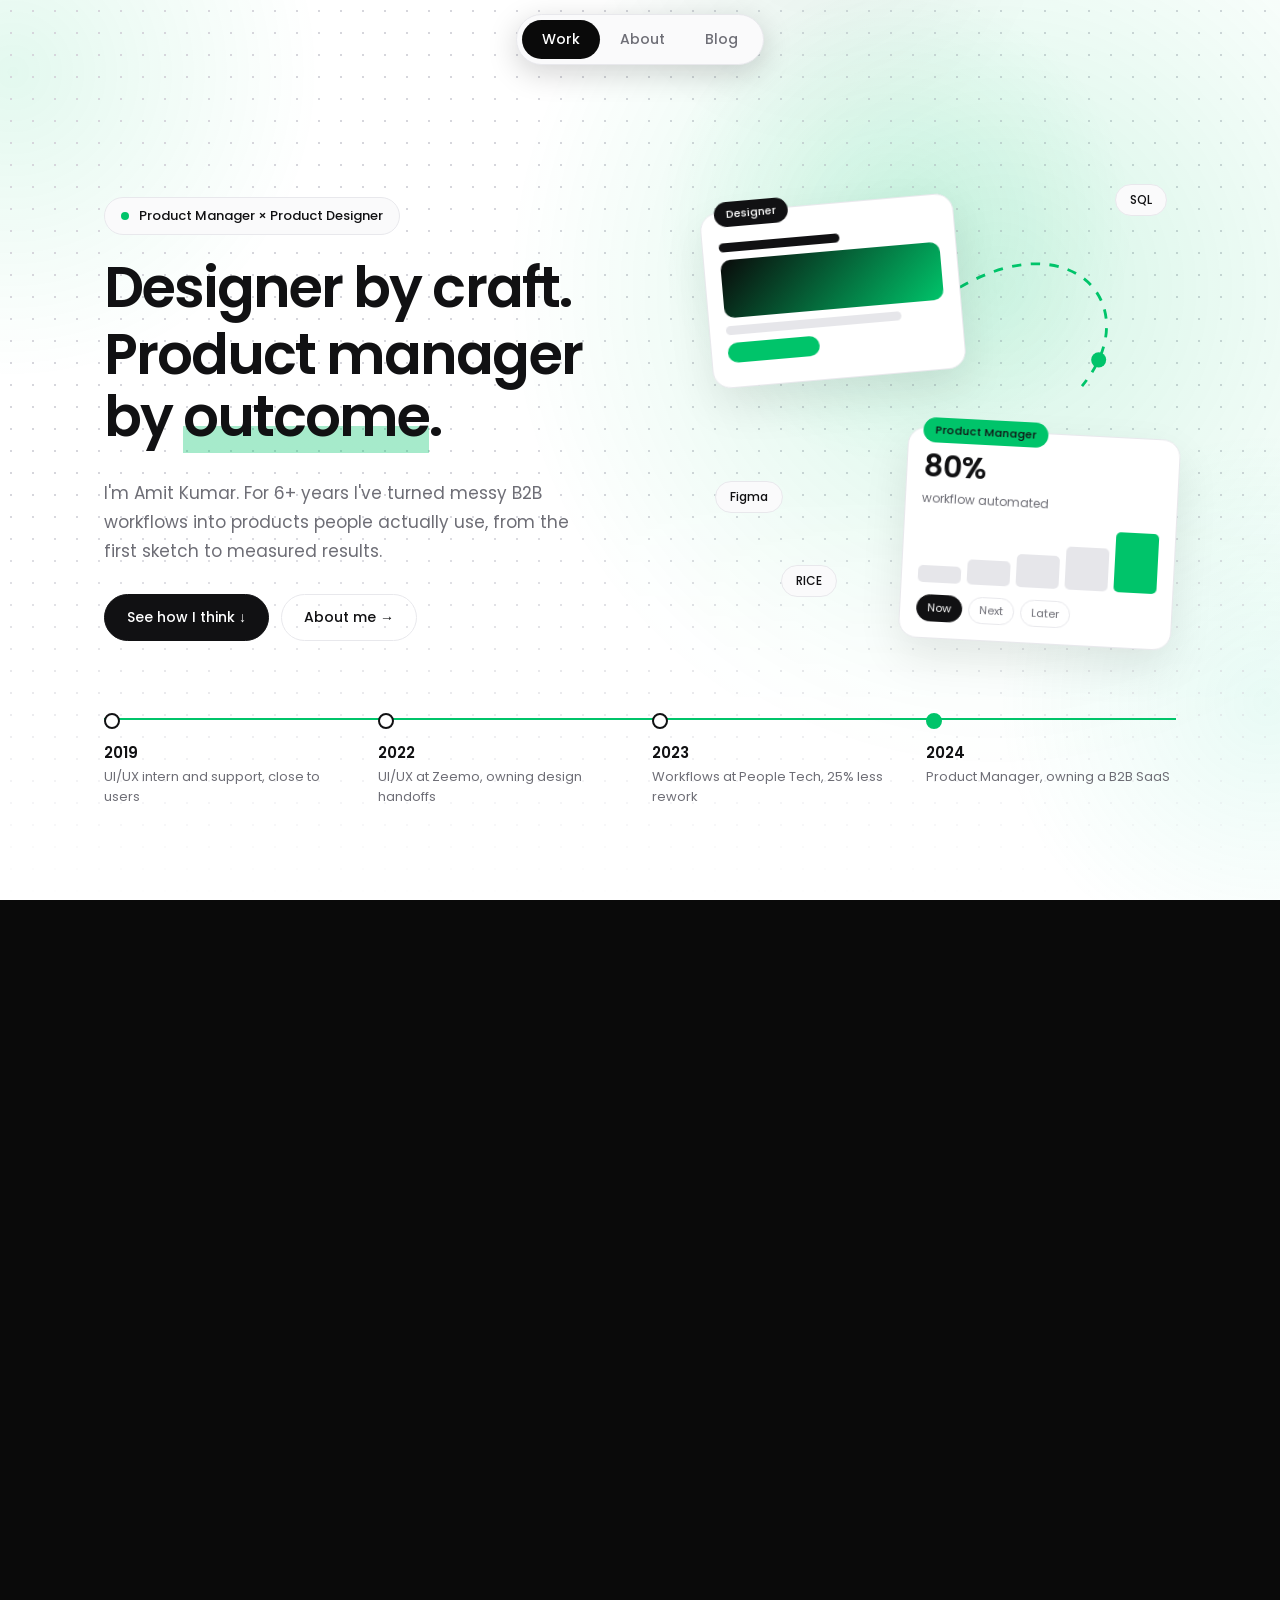
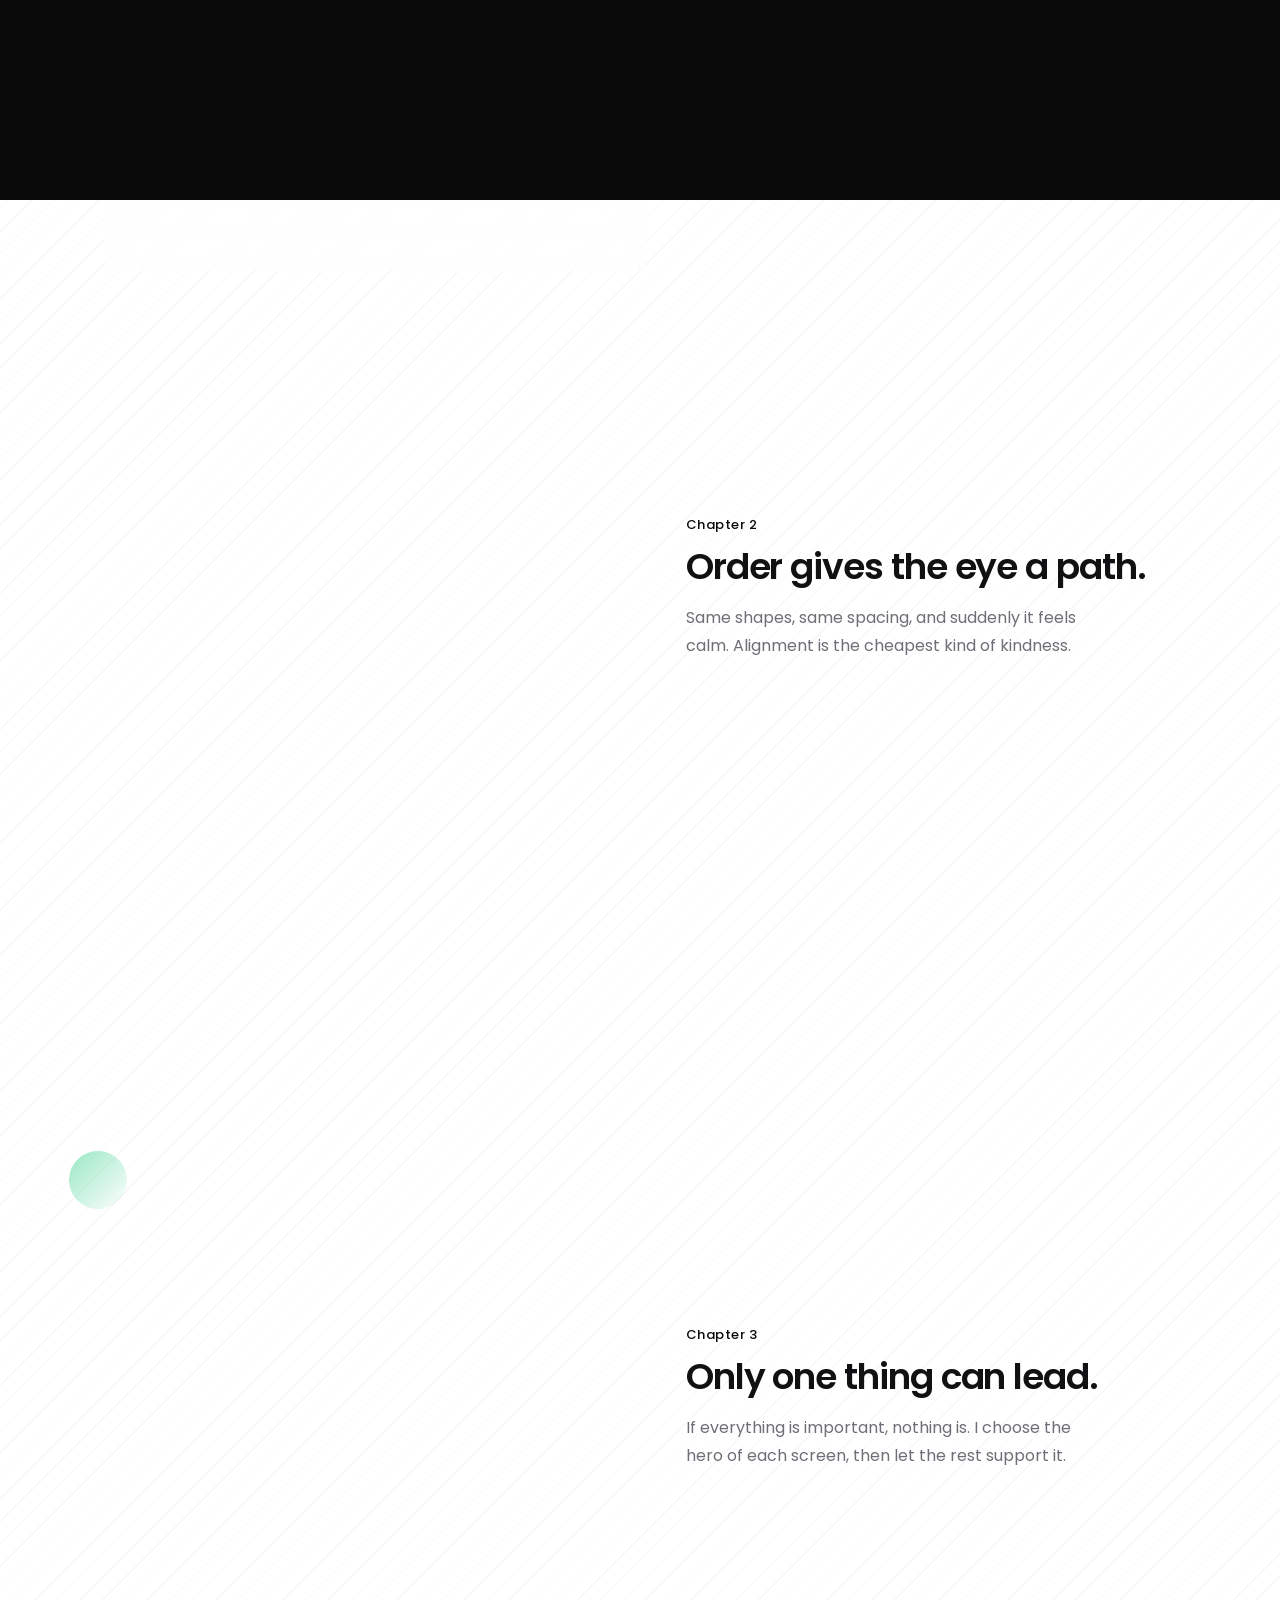
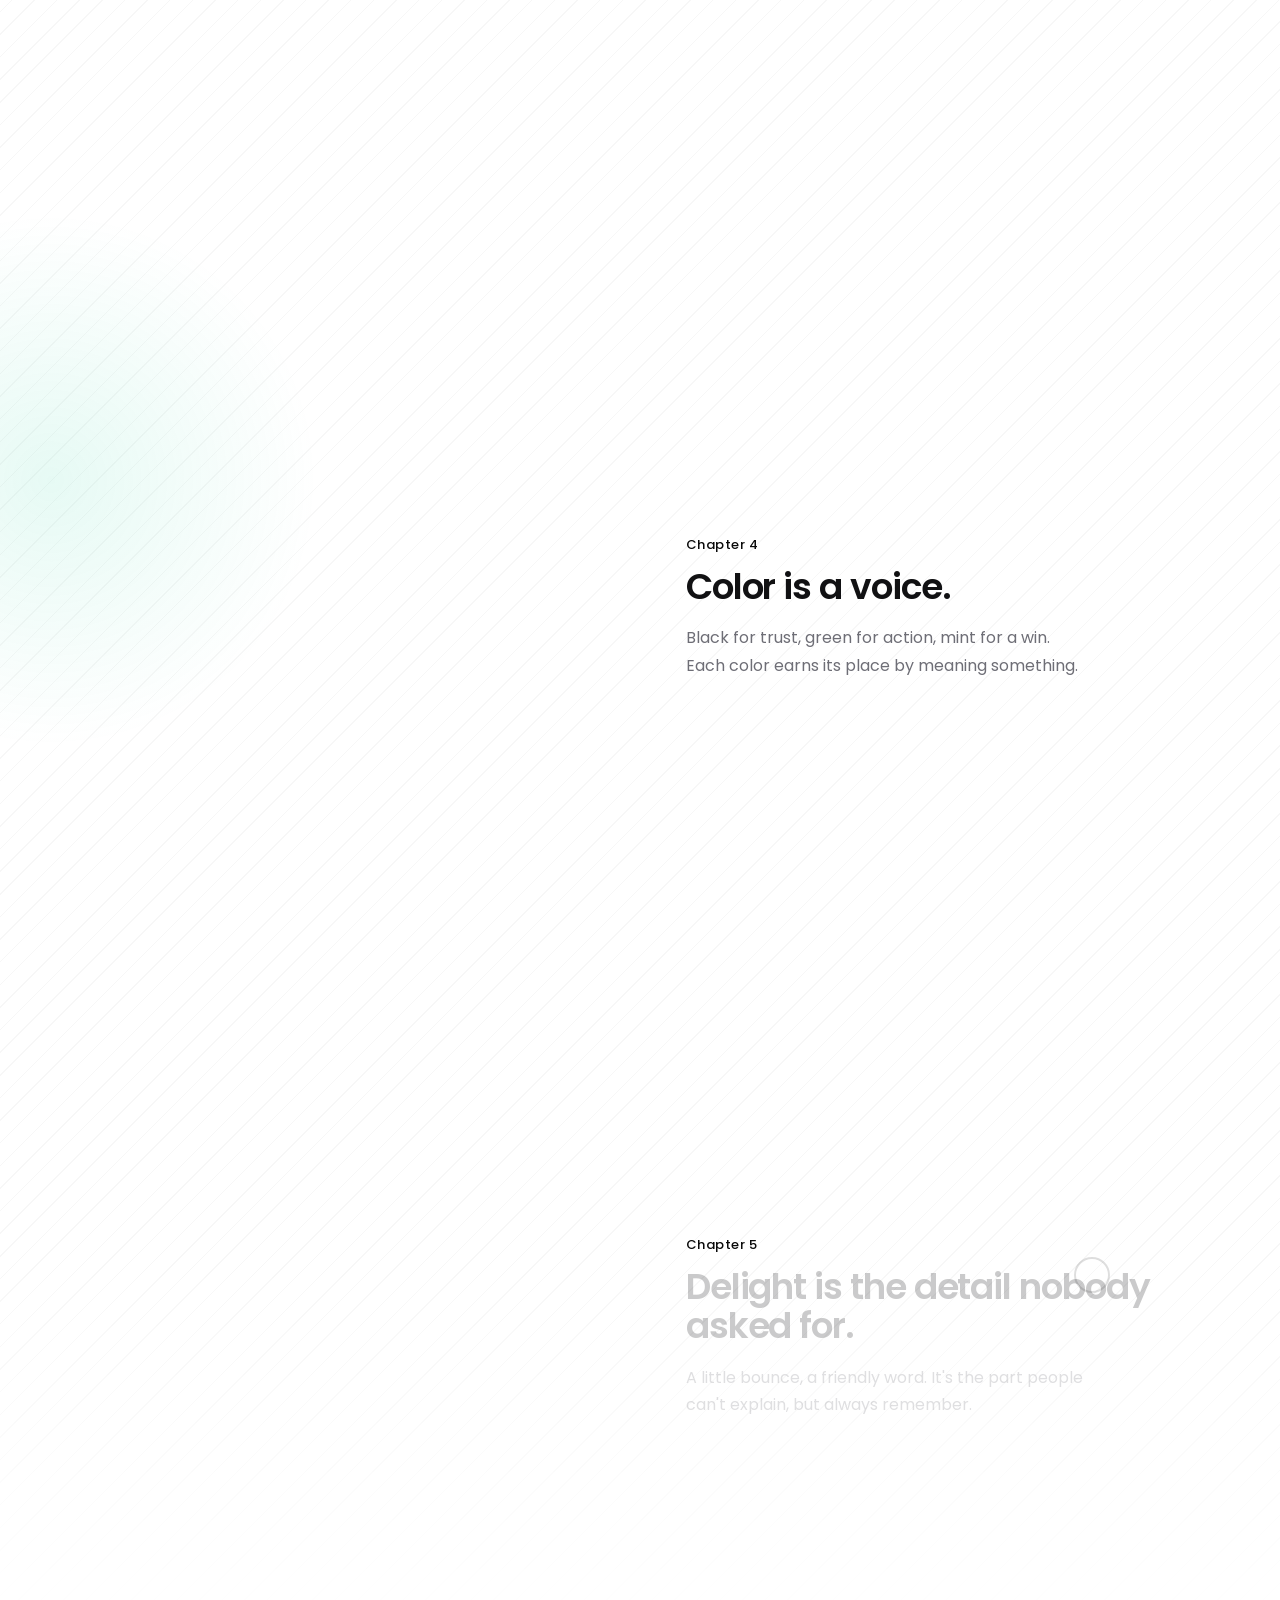
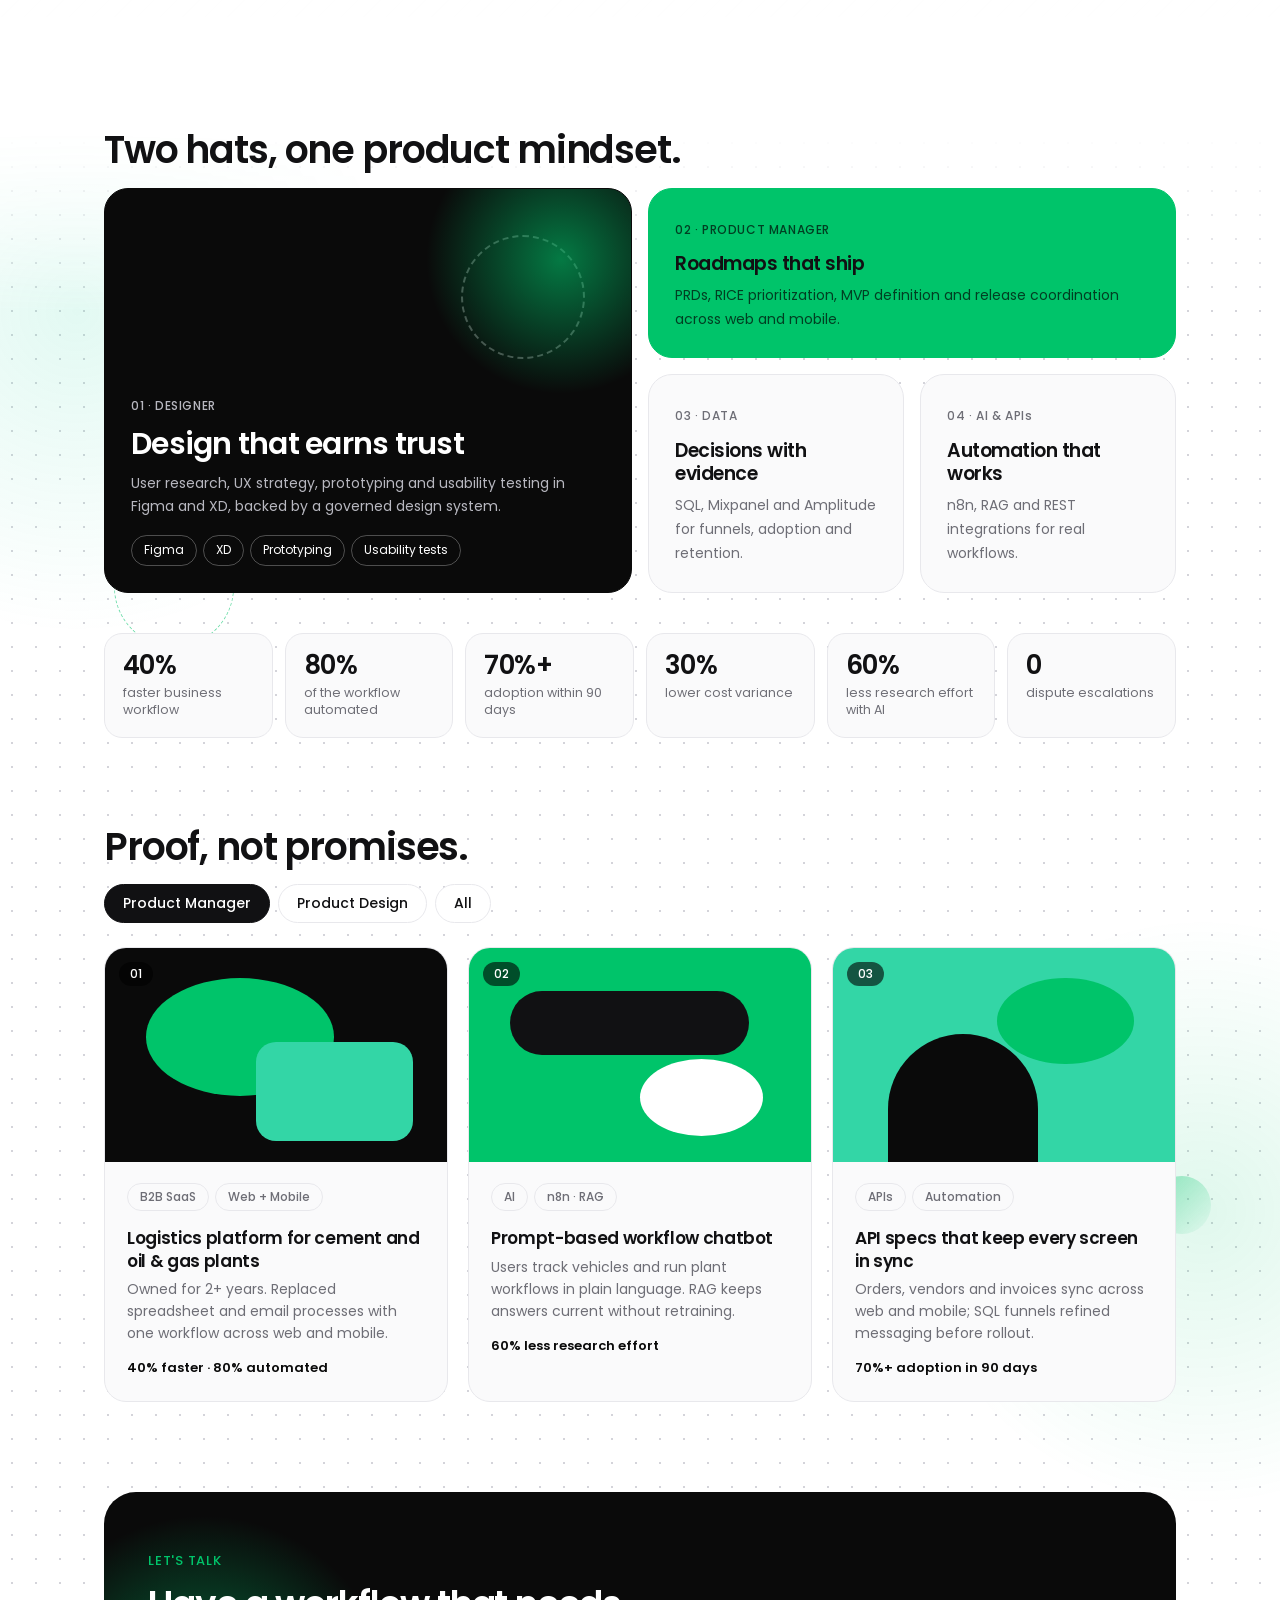
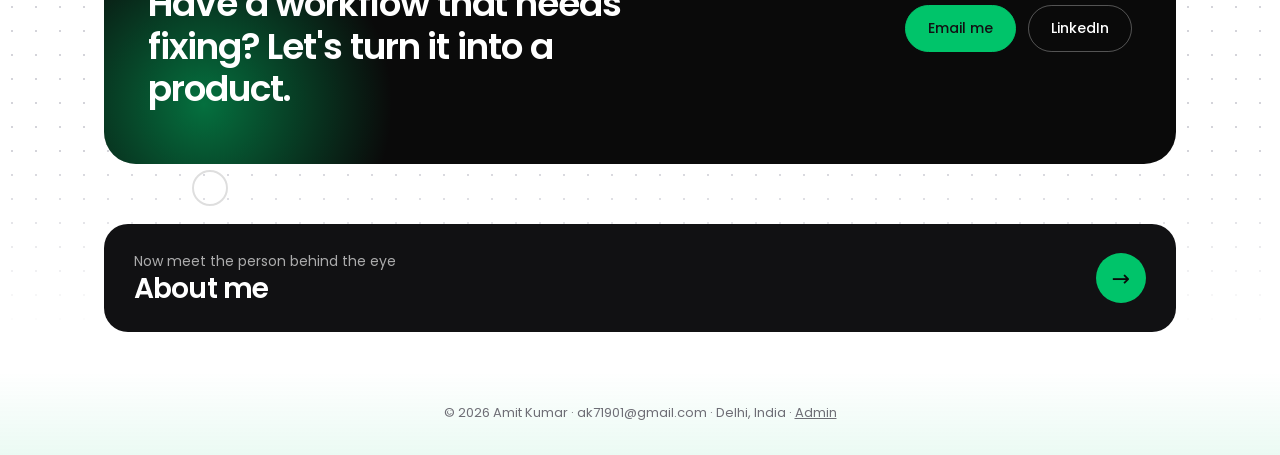
==== index.html @ 84bd4d91 "Add files via upload" ====
<!DOCTYPE html>
<html lang="en">
<head>
<meta charset="utf-8">
<meta name="viewport" content="width=device-width, initial-scale=1, viewport-fit=cover">
<title>Amit Kumar — Product Manager & Product Designer</title>
<meta name="description" content="Product manager and designer building B2B SaaS: roadmaps, API integrations and AI workflow tools.">
<link rel="preconnect" href="https://fonts.googleapis.com">
<link rel="preconnect" href="https://fonts.gstatic.com" crossorigin>
<link href="https://fonts.googleapis.com/css2?family=Poppins:wght@300;400;500;600;700;800&display=swap" rel="stylesheet">
<link rel="stylesheet" href="css/style.css">
<noscript><style>#wipe{display:none}</style></noscript>
</head>
<body data-page="work">
<div id="dot"></div>
<nav aria-label="Pages"><span id="pill"></span><a href="index.html" aria-current="page">Work</a><a href="about.html">About</a><a href="blog.html">Blog</a></nav>
<div id="wipe" class="cover"></div>
<main>
<section id="work">
 <div class="wrap hero">
  <div class="hx">
   <div class="hx-copy">
    <span class="hx-eye"><i></i>Product Manager × Product Designer</span>
    <h1 aria-label="Designer by craft. Product manager by outcome.">
     <span class="ln"><span>Designer by craft.</span></span>
     <span class="ln"><span>Product manager by <span class="hl">outcome</span>.</span></span>
    </h1>
    <p class="lead">I'm Amit Kumar. For 6+ years I've turned messy B2B workflows into products people actually use, from the first sketch to measured results.</p>
    <div class="hx-cta"><a class="btn" href="#story">See how I think ↓</a><a class="btn ghost" href="about.html">About me →</a></div>
   </div>
   <div class="hx-art" aria-hidden="true">
    <svg class="hx-path" viewBox="0 0 100 100"><path id="hp" d="M54 22 C 78 8, 94 26, 80 43"/><circle r="1.6"><animateMotion dur="3s" repeatCount="indefinite"><mpath href="#hp"/></animateMotion></circle></svg>
    <div class="hx-card d"><span class="hx-chip">Designer</span><div class="wf"><i class="b1"></i><i class="b2"></i><i class="b3"></i><i class="b4"></i></div></div>
    <div class="hx-card p"><span class="hx-chip g">Product Manager</span><div class="m"><b>80%</b><small>workflow automated</small></div><div class="bars"><i style="--h:28%"></i><i style="--h:42%"></i><i style="--h:55%"></i><i style="--h:72%"></i><i style="--h:100%" class="on"></i></div><div class="road"><span class="n">Now</span><span>Next</span><span>Later</span></div></div>
    <span class="hx-tag t1">Figma</span><span class="hx-tag t2">RICE</span><span class="hx-tag t3">SQL</span>
   </div>
  </div>
  <div class="hx-line">
   <div class="s"><b>2019</b><span>UI/UX intern and support, close to users</span></div>
   <div class="s"><b>2022</b><span>UI/UX at Zeemo, owning design handoffs</span></div>
   <div class="s"><b>2023</b><span>Workflows at People Tech, 25% less rework</span></div>
   <div class="s"><b>2024</b><span>Product Manager, owning a B2B SaaS</span></div>
  </div>
 </div>

 <div class="mq" aria-hidden="true"><div class="mq-t"><span>Product Strategy</span><em>✦</em><span>RICE Prioritization</span><em>✦</em><span>Figma</span><em>✦</em><span>SQL</span><em>✦</em><span>API Integrations</span><em>✦</em><span>n8n · RAG</span><em>✦</em><span>Roadmaps</span><em>✦</em><span>Usability Testing</span><em>✦</em><span>Mixpanel</span><em>✦</em><span>Agile / Scrum</span><em>✦</em><span>Product Strategy</span><em>✦</em><span>RICE Prioritization</span><em>✦</em><span>Figma</span><em>✦</em><span>SQL</span><em>✦</em><span>API Integrations</span><em>✦</em><span>n8n · RAG</span><em>✦</em><span>Roadmaps</span><em>✦</em><span>Usability Testing</span><em>✦</em><span>Mixpanel</span><em>✦</em><span>Agile / Scrum</span><em>✦</em></div></div>

 <div class="wrap story" id="story">
  <div class="stagebox"><div class="stage" id="stage" role="img" aria-label="Shapes that rearrange as the story moves forward"></div></div>
  <div id="chaps">
   <div class="chap" data-s="0"><small>Chapter 1</small><h2>Every project starts as noise.</h2><p>Ideas, opinions and requests all shouting at once. My first job is to listen, not to decorate.</p></div>
   <div class="chap" data-s="1"><small>Chapter 2</small><h2>Order gives the eye a path.</h2><p>Same shapes, same spacing, and suddenly it feels calm. Alignment is the cheapest kind of kindness.</p></div>
   <div class="chap" data-s="2"><small>Chapter 3</small><h2>Only one thing can lead.</h2><p>If everything is important, nothing is. I choose the hero of each screen, then let the rest support it.</p></div>
   <div class="chap" data-s="3"><small>Chapter 4</small><h2>Color is a voice.</h2><p>Black for trust, green for action, mint for a win. Each color earns its place by meaning something.</p></div>
   <div class="chap" data-s="4"><small>Chapter 5</small><h2>Delight is the detail nobody asked for.</h2><p>A little bounce, a friendly word. It's the part people can't explain, but always remember.</p></div>
  </div>
 </div>

 <div class="wrap">
  <h2 class="sec-h">Two hats, one product mindset.</h2>
  <div class="bento">
   <div class="bc big dk"><small>01 · DESIGNER</small><h3>Design that earns trust</h3><p>User research, UX strategy, prototyping and usability testing in Figma and XD, backed by a governed design system.</p><div class="chips"><span>Figma</span><span>XD</span><span>Prototyping</span><span>Usability tests</span></div></div>
   <div class="bc gr"><small>02 · PRODUCT MANAGER</small><h3>Roadmaps that ship</h3><p>PRDs, RICE prioritization, MVP definition and release coordination across web and mobile.</p></div>
   <div class="bc"><small>03 · DATA</small><h3>Decisions with evidence</h3><p>SQL, Mixpanel and Amplitude for funnels, adoption and retention.</p></div>
   <div class="bc"><small>04 · AI &amp; APIs</small><h3>Automation that works</h3><p>n8n, RAG and REST integrations for real workflows.</p></div>
  </div>
  <div class="stats"><div class="st"><b>40%</b><span>faster business workflow</span></div><div class="st"><b>80%</b><span>of the workflow automated</span></div><div class="st"><b>70%+</b><span>adoption within 90 days</span></div><div class="st"><b>30%</b><span>lower cost variance</span></div><div class="st"><b>60%</b><span>less research effort with AI</span></div><div class="st"><b>0</b><span>dispute escalations</span></div></div>
  <h2 class="sec-h">Proof, not promises.</h2>
  <div class="wfil" id="wfil" role="group" aria-label="Filter work"></div>
  <div class="pgrid" id="pgrid"></div>
  <div id="extra"></div>
  <div class="cta-band"><div><small>Let's talk</small><h2>Have a workflow that needs fixing? Let's turn it into a product.</h2></div><div class="hx-cta"><a class="btn" href="mailto:ak71901@gmail.com">Email me</a><a class="btn ghost" href="https://linkedin.com/in/amit-kumar-5540a3223">LinkedIn</a></div></div>
  <a class="next" href="about.html"><span><small>Now meet the person behind the eye</small><b>About me</b></span><span class="go">→</span></a>
 </div>
</section>
</main>
<footer>© 2026 Amit Kumar · ak71901@gmail.com · Delhi, India</footer>
<script src="data/site-data.js"></script>
<script src="js/data.js" defer></script>
<script src="js/main.js" defer></script>
<script src="js/work.js" defer></script>
</body>
</html>
---- css/style.css ----
/* Amit Kumar portfolio - shared styles for all pages */
:root{--bg:#FFFFFF;--ink:#111113;--mute:#6E6E76;--pri:#0A0A0A;--pri-ink:#0A0A0A;--sec:#00C46A;--mint:#33D6A6;--card:#FAFAFB;--line:#E8E8EC;--dim:#E6E6EA;
box-sizing:border-box;padding-top:env(safe-area-inset-top,0px);padding-bottom:env(safe-area-inset-bottom,0px)}
html{scroll-padding-top:env(safe-area-inset-top,0px)}
*{box-sizing:border-box;margin:0}
body{font-family:'Poppins',system-ui,sans-serif;background:var(--bg);color:var(--ink);overflow-x:hidden;line-height:1.6}
a{color:inherit}:focus-visible{outline:3px solid var(--sec);outline-offset:3px}
nav{position:fixed;top:calc(14px + env(safe-area-inset-top,0px));left:50%;transform:translateX(-50%);z-index:20;display:flex;padding:5px;background:var(--card);border:1px solid var(--line);border-radius:99px;box-shadow:0 8px 30px rgba(10,10,10,.18)}
nav a{position:relative;z-index:1;font:500 14px 'Poppins';padding:9px 20px;border:0;background:none;color:var(--mute);border-radius:99px;cursor:pointer;transition:color .3s}
nav a[aria-current=page]{color:#fff}
#pill{position:absolute;top:5px;bottom:5px;left:5px;background:var(--pri);border-radius:99px;transition:all .45s cubic-bezier(.7,0,.2,1)}
#wipe{position:fixed;inset:0;z-index:50;background:var(--pri);transform:translateY(100%);pointer-events:none}
#wipe.in{transition:transform .45s cubic-bezier(.7,0,.2,1);transform:none}
#wipe.out{transition:transform .5s cubic-bezier(.7,0,.2,1);transform:translateY(-100%)}
#dot{position:fixed;z-index:40;width:18px;height:18px;border-radius:50%;background:var(--sec);pointer-events:none;mix-blend-mode:multiply;transition:width .3s,height .3s;left:-40px;top:-40px;translate:-50% -50%}
#dot.big{width:64px;height:64px}
@media (pointer:coarse){#dot{display:none}}
.wrap{max-width:1120px;margin:0 auto;padding:0 24px}
/* hero */
.hero{min-height:100vh;display:flex;flex-direction:column;justify-content:center;padding-top:90px;position:relative}
.hero h1{font-weight:800;font-size:clamp(42px,9vw,118px);line-height:1;letter-spacing:-.05em}
.hero h1 .ln{display:block;overflow:hidden;padding-bottom:.1em}
.hero h1 .ln>span{display:inline-block;transform:translateY(110%);animation:up .9s cubic-bezier(.2,.8,.2,1) forwards}
.ln:nth-child(2)>span{animation-delay:.12s}.ln:nth-child(3)>span{animation-delay:.24s}
@keyframes up{to{transform:none}}
.strike{position:relative;color:var(--mute)}
.strike::after{content:"";position:absolute;left:0;right:0;top:54%;height:.09em;background:var(--sec);transform:scaleX(0);transform-origin:left;animation:sx .7s .9s cubic-bezier(.7,0,.2,1) forwards}
@keyframes sx{to{transform:none}}
.hero .lead{max-width:480px;color:var(--mute);font-size:18px;margin-top:26px;opacity:0;animation:fade 1s 1.3s forwards}
@keyframes fade{to{opacity:1}}
.cue{margin-top:44px;display:flex;align-items:center;gap:14px;font-size:14px;color:var(--mute);opacity:0;animation:fade 1s 1.6s forwards}
.cue i{width:26px;height:44px;border:2px solid var(--ink);border-radius:20px;position:relative}
.cue i::after{content:"";position:absolute;left:50%;top:7px;width:5px;height:9px;margin-left:-2.5px;border-radius:3px;background:var(--sec);animation:wheel 1.6s infinite}
@keyframes wheel{70%{transform:translateY(16px);opacity:0}}
.float{position:absolute;border-radius:50%;pointer-events:none;animation:drift 7s ease-in-out infinite}
@keyframes drift{50%{translate:0 -28px;rotate:30deg}}
/* story */
.story{display:grid;grid-template-columns:1.05fr .95fr;gap:40px;position:relative}
.stagebox{position:sticky;top:0;height:100vh;display:grid;place-items:center}
.stage{position:relative;width:min(100%,520px);aspect-ratio:1}
.sh{position:absolute;transition:all .9s cubic-bezier(.6,0,.2,1);transition-delay:calc(var(--i)*35ms)}
.stage.bounce .sh{animation:bob 1.3s ease-in-out infinite;animation-delay:calc(var(--i)*90ms)}
@keyframes bob{50%{translate:0 -16%}}
.chap{min-height:90vh;display:flex;flex-direction:column;justify-content:center}
.chap:last-child{min-height:70vh}
.chap h2{font-size:clamp(30px,4.4vw,54px);line-height:1.08;letter-spacing:-.04em;font-weight:700;opacity:.22;transition:opacity .5s}
.chap p{color:var(--mute);margin-top:18px;max-width:400px;opacity:.22;transition:opacity .5s}
.chap.on h2,.chap.on p{opacity:1}
.chap small{font-weight:600;color:var(--pri-ink);margin-bottom:12px;font-size:15px}
/* work */
.sec-h{font-size:clamp(34px,6vw,76px);letter-spacing:-.045em;line-height:1.02;font-weight:800;margin:110px 0 30px}
.proj{display:grid;grid-template-columns:1fr 1.2fr;gap:36px;align-items:center;padding:34px 0;border-top:1px solid var(--line);text-decoration:none}
.proj:nth-of-type(even) .art{order:2}
.art{aspect-ratio:4/3;border-radius:28px;position:relative;overflow:hidden;transition:transform .5s cubic-bezier(.2,.8,.2,1),border-radius .5s}
.proj:hover .art,.proj:focus-visible .art{transform:scale(.96) rotate(-1.5deg);border-radius:70px 20px 70px 20px}
.art i{position:absolute;display:block;transition:transform .6s cubic-bezier(.2,.8,.2,1)}
.proj:hover .art i:first-child{transform:translate(14%,-10%) scale(1.15)}.proj:hover .art i:last-child{transform:translate(-18%,12%) rotate(40deg)}
.a1{background:var(--pri)}.a1 i:first-child{width:55%;height:55%;border-radius:50%;background:var(--sec);left:12%;top:14%}.a1 i:last-child{width:46%;height:46%;border-radius:20px;background:var(--mint);right:10%;bottom:10%}
.a2{background:var(--sec)}.a2 i:first-child{width:70%;height:30%;border-radius:99px;background:var(--ink);left:12%;top:20%}.a2 i:last-child{width:36%;height:36%;border-radius:50%;background:var(--bg);right:14%;bottom:12%}
.a3{background:var(--mint)}.a3 i:first-child{width:44%;height:60%;border-radius:99px 99px 0 0;background:var(--pri);left:16%;bottom:0}.a3 i:last-child{width:40%;height:40%;border-radius:50%;background:var(--sec);right:12%;top:14%}
.tag{display:inline-block;font-size:13px;font-weight:500;padding:4px 14px;border-radius:99px;border:1px solid var(--line);color:var(--mute);margin:0 6px 6px 0}
.proj h3{font-size:clamp(26px,3.6vw,42px);letter-spacing:-.035em;line-height:1.12;margin:12px 0}
.proj p{color:var(--mute);max-width:430px}.stat{margin-top:14px;font-weight:600;color:var(--pri-ink)}
.next{display:flex;justify-content:space-between;align-items:center;gap:20px;margin:70px 0 50px;padding:40px;border-radius:32px;background:var(--ink);color:var(--bg);cursor:pointer;border:0;width:100%;font:inherit;text-align:left}
.next b{font-size:clamp(28px,5vw,56px);letter-spacing:-.04em;line-height:1.05}.next small{display:block;opacity:.65;font-size:14px}
.next .go{flex:none;width:68px;height:68px;border-radius:50%;background:var(--sec);display:grid;place-items:center;font-size:28px;color:#0A0A0A;transition:transform .4s}
.next:hover .go{transform:rotate(-45deg) scale(1.12)}
/* about */
.about{display:grid;grid-template-columns:.9fr 1.1fr;gap:56px;align-items:start;padding-top:120px}
.portrait{aspect-ratio:3/4;border-radius:200px 200px 28px 28px;background:linear-gradient(160deg,var(--pri),var(--sec));position:sticky;top:100px;overflow:hidden;animation:sway 7s ease-in-out infinite}
@keyframes sway{50%{border-radius:180px 220px 28px 28px;rotate:-1.5deg}}
.eye{position:absolute;top:30%;width:26%;aspect-ratio:1;background:#fff;border-radius:50%;display:grid;place-items:center}
.eye:nth-child(1){left:18%}.eye:nth-child(2){right:18%}
.eye i{width:42%;aspect-ratio:1;border-radius:50%;background:var(--ink);transition:transform .08s}
.smile{position:absolute;left:32%;width:36%;top:56%;height:14%;border-bottom:7px solid #fff;border-radius:0 0 99px 99px}
.portrait span{position:absolute;left:0;right:0;bottom:14px;text-align:center;font-size:12px;color:#fff;opacity:.85}
.about h1{font-size:clamp(36px,6vw,76px);line-height:1.02;letter-spacing:-.045em;font-weight:800}
.about p{color:var(--mute);margin:18px 0;font-size:17px;max-width:540px}
.about h3{font-size:22px;letter-spacing:-.02em;margin:40px 0 14px}
.rules{display:grid;gap:12px}
.rule{background:var(--card);border:1px solid var(--line);border-radius:22px;padding:18px 22px;cursor:pointer;transition:transform .3s,background .3s,color .3s;text-align:left;font:inherit;color:inherit;width:100%}
.rule b{display:flex;justify-content:space-between;font-weight:600}.rule b::after{content:"+";transition:transform .3s}
.rule span{display:block;max-height:0;overflow:hidden;color:var(--mute);transition:max-height .4s,margin .4s;font-size:15px}
.rule[aria-expanded=true]{background:var(--pri);color:#fff;transform:rotate(-.6deg)}
.rule[aria-expanded=true] b::after{transform:rotate(45deg)}.rule[aria-expanded=true] span{max-height:90px;margin-top:8px;color:#E6E6E6}
.tl{border-left:2px solid var(--line);padding-left:24px;display:grid;gap:22px}
.tl div{position:relative}.tl div::before{content:"";position:absolute;left:-31px;top:8px;width:12px;height:12px;border-radius:50%;background:var(--pri)}
.tl b{display:block}.tl span{color:var(--mute);font-size:14px}
/* blog */
.blog{padding-top:130px}
.blog h1{font-size:clamp(40px,7.5vw,96px);line-height:1;letter-spacing:-.05em;font-weight:800}
.filters{display:flex;flex-wrap:wrap;gap:8px;margin:34px 0 14px}
.filters button{font:500 14px 'Poppins';padding:9px 20px;border-radius:99px;border:1px solid var(--line);background:var(--card);color:var(--ink);cursor:pointer;transition:all .3s}
.filters button[aria-pressed=true]{background:var(--ink);color:var(--bg);border-color:var(--ink)}
.post{display:grid;grid-template-columns:90px 1fr auto;gap:24px;align-items:center;padding:28px 0;border-top:1px solid var(--line);text-decoration:none;transition:padding .4s,background .4s}
.post:hover{padding-left:20px;padding-right:20px;background:var(--card);border-radius:20px}
.post time{font-size:14px;color:var(--mute)}.post h2{font-size:clamp(20px,3vw,30px);letter-spacing:-.03em;line-height:1.25}
.post p{color:var(--mute);font-size:15px}.post .rd{font-size:13px;color:var(--pri-ink);font-weight:600;white-space:nowrap}.post[hidden]{display:none}
.sub{margin-top:50px;padding:36px;border-radius:32px;background:var(--pri);color:#fff;display:flex;flex-wrap:wrap;gap:20px;justify-content:space-between;align-items:center}
.sub b{font-size:26px;letter-spacing:-.03em}.sub a{background:var(--sec);color:#0A0A0A;text-decoration:none;font-weight:600;padding:14px 28px;border-radius:99px}
footer{text-align:center;color:var(--mute);font-size:13px;padding:30px}
@media (max-width:760px){.story{grid-template-columns:1fr;gap:0}.stagebox{height:46vh;top:64px;z-index:0;background:linear-gradient(var(--bg) 85%,transparent)}.stage{width:min(70vw,260px)}.chap{min-height:70vh;position:relative;z-index:1}.proj,.about{grid-template-columns:1fr}.proj:nth-of-type(even) .art{order:0}.portrait{position:relative;top:0;max-width:300px}.post{grid-template-columns:1fr;gap:6px}nav a{padding:9px 14px}.next{padding:26px}}
@media (prefers-reduced-motion:reduce){*{animation:none!important;transition:none!important}.hero h1 .ln>span,.hero .lead,.cue{transform:none;opacity:1}.strike::after{transform:none}}
.stats{display:grid;grid-template-columns:repeat(auto-fit,minmax(190px,1fr));gap:16px;margin-top:40px}
.st{background:var(--card);border:1px solid var(--line);border-radius:22px;padding:22px}.st b{display:block;font-size:46px;font-weight:800;letter-spacing:-.04em;line-height:1}.st span{color:var(--mute);font-size:14px}
.links{display:flex;flex-wrap:wrap;margin-top:6px}.links a.tag{text-decoration:none;color:var(--ink)}
.jobs{display:grid;gap:14px}.job{background:var(--card);border:1px solid var(--line);border-radius:22px;padding:22px 24px}
.job h4{font-size:19px;letter-spacing:-.02em}.job h4 small{font-weight:400;color:var(--mute);font-size:13px}.job .meta{display:block;color:var(--pri-ink);font-weight:600;font-size:14px;margin:2px 0 10px}
.job ul{padding-left:18px;color:var(--mute);font-size:15px;display:grid;gap:6px}
.sk{font-size:14px;margin:18px 0 8px;color:var(--mute);font-weight:600;text-transform:uppercase;letter-spacing:.06em}
.art-page{max-width:760px;padding-top:130px}.back{font:500 14px 'Poppins';background:none;border:1px solid var(--line);color:var(--ink);padding:8px 18px;border-radius:99px;cursor:pointer;margin-bottom:30px}
.art-page h1{font-size:clamp(34px,5.5vw,60px);line-height:1.05;letter-spacing:-.045em;font-weight:800;margin:14px 0}.art-page .meta{color:var(--mute);font-size:14px}
.art-page .lede{font-size:21px;margin:26px 0;font-weight:500;line-height:1.5}.art-page h2{font-size:26px;letter-spacing:-.03em;margin:34px 0 8px}.art-page p{font-size:17px;color:var(--mute)}
.key{margin-top:36px;padding:26px 28px;border-radius:24px;background:var(--card);border:1px solid var(--line);border-left:6px solid var(--sec)}.key b{display:block;margin-bottom:8px}.key li{margin-left:18px;color:var(--mute)}

/* v3: lighter type, white theme, one-row cards */
body{font-weight:400;line-height:1.7;-webkit-font-smoothing:antialiased}
.hero h1{font-weight:600;font-size:clamp(34px,5.4vw,70px);letter-spacing:-.035em;line-height:1.08}
.hero .lead{font-size:17px;max-width:460px}
.chap small{font-size:13px;font-weight:500;letter-spacing:.04em}
.chap h2{font-size:clamp(24px,3vw,36px);font-weight:600;letter-spacing:-.03em}.chap p{font-size:16px}
.sec-h{font-size:clamp(26px,3.4vw,38px);font-weight:600;letter-spacing:-.03em;margin:90px 0 18px}
.stats{grid-template-columns:repeat(6,1fr);gap:12px}.st{padding:18px;border-radius:18px}
.st b{font-size:26px;font-weight:600;letter-spacing:-.02em}.st span{display:block;margin-top:6px;font-size:12.5px;line-height:1.4}
.wfil{display:flex;flex-wrap:wrap;gap:8px;margin:0 0 24px}
.wfil button{font:500 14px 'Poppins';padding:8px 18px;border-radius:99px;border:1px solid var(--line);background:var(--bg);color:var(--ink);cursor:pointer;transition:all .3s}
.wfil button[aria-pressed=true]{background:var(--ink);color:#fff;border-color:var(--ink)}
.pgrid{display:grid;grid-template-columns:repeat(3,1fr);gap:20px}
.proj{display:flex;flex-direction:column;align-items:stretch;gap:0;padding:0;border:1px solid var(--line);border-radius:22px;background:var(--card);overflow:hidden}
.proj[hidden]{display:none}.proj:nth-of-type(even) .art{order:0}
.proj .art,.proj:hover .art,.proj:focus-visible .art{border-radius:0;aspect-ratio:16/10;transform:none}
.proj{transition:transform .35s,box-shadow .35s}.proj:hover{transform:translateY(-4px);box-shadow:0 14px 34px rgba(0,0,0,.08)}
.pb{padding:20px 22px 22px}.proj h3{font-size:17px;font-weight:600;letter-spacing:-.02em;line-height:1.3;margin:10px 0 6px}
.proj p{font-size:14px;line-height:1.6}.stat{font-size:13px;font-weight:600;margin-top:12px}
.tag{font-size:12px;padding:3px 12px}
.next{padding:26px 30px;border-radius:24px;margin:60px 0 40px}.next b{font-size:clamp(20px,2.6vw,28px);font-weight:600;letter-spacing:-.03em}
.next .go{width:50px;height:50px;font-size:22px}
.about h1{font-size:clamp(28px,3.8vw,42px);font-weight:600;letter-spacing:-.035em;line-height:1.12}
.about p{font-size:16px}.about h3{font-size:17px;font-weight:600;letter-spacing:-.01em;margin:34px 0 12px}
.rule b{font-weight:500;font-size:15px}.job h4{font-size:16px;font-weight:600}.sk{font-size:12px;font-weight:600}
.blog h1{font-size:clamp(30px,4.2vw,48px);font-weight:600;letter-spacing:-.035em;line-height:1.12}
.post h2{font-size:clamp(17px,2vw,20px);font-weight:600;letter-spacing:-.02em}.post p{font-size:14px}
.sub b{font-size:19px;font-weight:600}
.art-page h1{font-size:clamp(28px,3.8vw,40px);font-weight:600;letter-spacing:-.035em;line-height:1.15}
.art-page .lede{font-size:18px;font-weight:400}.art-page h2{font-size:20px;font-weight:600}.art-page p{font-size:16px}
@media (max-width:1000px){.stats{grid-template-columns:repeat(3,1fr)}.pgrid{grid-template-columns:repeat(2,1fr)}}
@media (max-width:620px){.stats{grid-template-columns:repeat(2,1fr)}.pgrid{grid-template-columns:1fr}.next{padding:22px}}

/* multi-page additions */
nav a{text-decoration:none;white-space:nowrap}
a.next{text-decoration:none}
.back{display:inline-block;text-decoration:none}
#wipe.cover{transform:none}

/* ---- redesigned hero ---- */
.hx{display:grid;grid-template-columns:1.05fr .95fr;gap:48px;align-items:center}
.hero h1{font-size:clamp(30px,4.4vw,56px);line-height:1.1;letter-spacing:-.035em;font-weight:600}
.hx-eye{display:inline-flex;align-items:center;gap:10px;padding:7px 16px;border:1px solid var(--line);border-radius:99px;font-size:13px;font-weight:500;margin-bottom:22px;background:var(--card)}
.hx-eye i{width:8px;height:8px;border-radius:50%;background:var(--sec);animation:hxp 1.8s infinite}
.hl{background:linear-gradient(transparent 62%,rgba(0,196,106,.35) 62%)}
.hx .lead{max-width:470px}
.hx-cta{display:flex;gap:12px;flex-wrap:wrap;margin-top:28px}
.btn{display:inline-block;padding:12px 22px;border-radius:99px;background:var(--ink);color:#fff;font:500 14px 'Poppins';text-decoration:none;border:1px solid var(--ink);transition:transform .3s,box-shadow .3s}
.btn:hover{transform:translateY(-2px);box-shadow:0 8px 20px rgba(0,0,0,.15)}.btn.ghost{background:transparent;color:var(--ink);border-color:var(--line)}
.hx-art{position:relative;width:100%;max-width:470px;aspect-ratio:1;margin-left:auto}
.hx-path{position:absolute;inset:0;width:100%;height:100%;overflow:visible}
.hx-path path{fill:none;stroke:var(--sec);stroke-width:.6;stroke-dasharray:2 2}.hx-path circle{fill:var(--sec)}
.hx-card{position:absolute;background:#fff;border:1px solid var(--line);border-radius:18px;padding:22px 16px 16px;box-shadow:0 18px 44px rgba(0,0,0,.09);animation:hxf 6s ease-in-out infinite}
.hx-card.d{left:0;top:4%;width:54%;rotate:-5deg}.hx-card.p{right:0;bottom:2%;width:58%;rotate:3deg;animation-delay:-3s}
.hx-chip{position:absolute;top:-11px;left:14px;background:var(--ink);color:#fff;font:500 11px 'Poppins';padding:4px 12px;border-radius:99px}.hx-chip.g{background:var(--sec);color:var(--ink)}
.wf i{display:block;height:9px;border-radius:5px;background:var(--dim);margin:8px 0}
.wf .b1{width:55%;background:var(--ink)}.wf .b2{height:58px;border-radius:10px;background:linear-gradient(135deg,var(--pri),var(--sec))}.wf .b3{width:80%}
.wf .b4{width:42%;height:20px;border-radius:99px;background:var(--sec);animation:hxb 2s infinite}
.hx-card .m b{display:block;font-size:30px;font-weight:600;letter-spacing:-.03em;line-height:1.1}.hx-card .m small{color:var(--mute);font-size:12px}
.bars{display:flex;align-items:flex-end;gap:6px;height:60px;margin:12px 0}
.bars i{flex:1;height:var(--h);border-radius:5px;background:var(--dim);transform-origin:bottom;animation:hxg 1.1s cubic-bezier(.2,.8,.2,1) backwards}
.bars i:nth-child(2){animation-delay:.1s}.bars i:nth-child(3){animation-delay:.2s}.bars i:nth-child(4){animation-delay:.3s}.bars i:nth-child(5){animation-delay:.4s}.bars i.on{background:var(--sec)}
.road{display:flex;gap:6px}.road span{font-size:11px;padding:3px 10px;border-radius:99px;border:1px solid var(--line);color:var(--mute)}.road .n{background:var(--ink);color:#fff;border-color:var(--ink)}
.hx-tag{position:absolute;font:500 12px 'Poppins';padding:6px 14px;border-radius:99px;background:var(--card);border:1px solid var(--line);animation:hxf 5s ease-in-out infinite}
.hx-tag.t1{left:2%;bottom:30%}.hx-tag.t2{left:16%;bottom:12%;animation-delay:-2s}.hx-tag.t3{right:2%;top:0;animation-delay:-1s}
.hx-line{display:grid;grid-template-columns:repeat(4,1fr);gap:24px;margin-top:64px;position:relative;border-top:2px solid var(--line)}
.hx-line::before{content:"";position:absolute;left:0;right:0;top:-2px;height:2px;background:var(--sec);transform-origin:left;animation:hxl 2.4s .4s cubic-bezier(.6,0,.2,1) backwards}
.hx-line .s{position:relative;padding-top:20px}.hx-line .s::before{content:"";position:absolute;left:0;top:-7px;width:12px;height:12px;border-radius:50%;background:var(--bg);border:2px solid var(--ink)}
.hx-line .s:last-child::before{background:var(--sec);border-color:var(--sec);animation:hxp 1.8s infinite}
.hx-line b{display:block;font-size:15px;font-weight:600}.hx-line span{font-size:13px;color:var(--mute);line-height:1.5;display:block;margin-top:2px}
@keyframes hxf{0%,100%{translate:0 0}50%{translate:0 -9px}}
@keyframes hxg{from{transform:scaleY(0)}}@keyframes hxl{from{transform:scaleX(0)}}
@keyframes hxb{0%,100%{transform:scale(1)}50%{transform:scale(1.07)}}
@keyframes hxp{0%{box-shadow:0 0 0 0 rgba(0,196,106,.5)}100%{box-shadow:0 0 0 12px rgba(0,196,106,0)}}
@media (max-width:900px){.hx{grid-template-columns:1fr;gap:36px}.hx-art{max-width:380px;margin:0 auto}.hero{padding-top:110px}
 .hx-line{grid-template-columns:repeat(2,1fr);border-top:0;margin-top:40px;gap:30px 20px}.hx-line::before{display:none}.hx-line .s{border-top:2px solid var(--line)}}

/* ---- creative layer ---- */
body{overflow-x:clip}
#bar{position:fixed;top:0;left:0;height:3px;width:100%;background:var(--sec);transform:scaleX(0);transform-origin:left;z-index:60}
.hero{isolation:isolate}
.hero::before{content:"";position:absolute;left:50%;top:0;width:100vw;height:100%;translate:-50% 0;z-index:-1;pointer-events:none;
 background:radial-gradient(circle at 78% 32%,rgba(0,196,106,.16),transparent 42%),radial-gradient(#d6d6dc 1px,transparent 1.2px) 0 0/22px 22px;
 -webkit-mask-image:linear-gradient(#000 55%,transparent);mask-image:linear-gradient(#000 55%,transparent)}
.hx-card.d{transform:translate(calc(var(--px,0px)*-1),calc(var(--py,0px)*-1));transition:transform .4s}
.hx-card.p{transform:translate(var(--px,0px),var(--py,0px));transition:transform .4s}
.mq{overflow:hidden;border-block:1px solid var(--line);padding:16px 0;margin:10px 0 0;-webkit-mask-image:linear-gradient(90deg,transparent,#000 10%,#000 90%,transparent);mask-image:linear-gradient(90deg,transparent,#000 10%,#000 90%,transparent)}
.mq-t{display:flex;gap:34px;width:max-content;animation:hxm 34s linear infinite}
.mq span{font-size:15px;font-weight:500;white-space:nowrap}.mq em{color:var(--sec);font-style:normal}
@keyframes hxm{to{transform:translateX(-50%)}}@keyframes hxs{to{rotate:360deg}}
.bento{display:grid;grid-template-columns:repeat(4,1fr);gap:16px}
.bc{background:var(--card);border:1px solid var(--line);border-radius:24px;padding:26px;position:relative;overflow:hidden;transition:transform .35s,box-shadow .35s}
.bc:hover{transform:translateY(-4px);box-shadow:0 16px 36px rgba(0,0,0,.08)}.bc>*{position:relative;z-index:1}
.bc small{font-size:12px;font-weight:500;color:var(--mute);letter-spacing:.05em}
.bc h3{font-size:19px;font-weight:600;letter-spacing:-.025em;line-height:1.25;margin:10px 0 8px}.bc p{font-size:14px;color:var(--mute)}
.bc.big{grid-column:span 2;grid-row:span 2;min-height:340px;display:flex;flex-direction:column;justify-content:flex-end}
.bc.dk{background:var(--pri);border-color:var(--pri)}.bc.dk h3{font-size:30px;color:#fff}.bc.dk p,.bc.dk small{color:#b8b8c0}
.bc.dk::after{content:"";position:absolute;right:-70px;top:-70px;width:280px;height:280px;border-radius:50%;background:radial-gradient(circle,var(--sec),transparent 68%);opacity:.6}
.bc.dk::before{content:"";position:absolute;right:46px;top:46px;width:120px;height:120px;border:2px dashed rgba(255,255,255,.28);border-radius:50%;animation:hxs 18s linear infinite}
.chips{display:flex;flex-wrap:wrap;gap:6px;margin-top:16px}.chips span{font-size:12px;padding:4px 12px;border-radius:99px;border:1px solid rgba(255,255,255,.28);color:#fff}
.bc.gr{grid-column:span 2;background:var(--sec);border-color:var(--sec)}.bc.gr p,.bc.gr small{color:rgba(0,0,0,.68)}
.st{transition:transform .3s,border-color .3s}.st:hover{transform:translateY(-3px);border-color:var(--sec)}
.pgrid{counter-reset:p}.proj:not([hidden]){counter-increment:p}.proj{position:relative}
.proj::before{content:"0" counter(p);position:absolute;top:14px;left:14px;z-index:2;font:500 12px 'Poppins';color:#fff;background:rgba(0,0,0,.6);padding:3px 11px;border-radius:99px}
.proj::after{content:"↗";position:absolute;top:12px;right:12px;z-index:2;width:34px;height:34px;border-radius:50%;background:#fff;display:grid;place-items:center;font-size:15px;opacity:0;transform:translate(-6px,6px);transition:all .3s}
.proj:hover::after{opacity:1;transform:none}
.cta-band{margin:90px 0 0;border-radius:32px;background:var(--pri);color:#fff;padding:54px 44px;position:relative;overflow:hidden;display:flex;justify-content:space-between;align-items:center;gap:30px;flex-wrap:wrap}
.cta-band::before{content:"";position:absolute;left:-90px;bottom:-130px;width:380px;height:380px;border-radius:50%;background:radial-gradient(circle,rgba(0,196,106,.55),transparent 70%)}
.cta-band>*{position:relative}.cta-band small{color:var(--sec);font-weight:500;font-size:13px;letter-spacing:.06em;text-transform:uppercase}
.cta-band h2{font-size:clamp(24px,3.2vw,36px);font-weight:600;letter-spacing:-.03em;line-height:1.18;max-width:540px;margin-top:10px}
.cta-band .hx-cta{margin-top:0}.cta-band .btn{background:var(--sec);border-color:var(--sec);color:var(--ink)}.cta-band .btn.ghost{background:transparent;color:#fff;border-color:rgba(255,255,255,.3)}
.js .rv{opacity:0;translate:0 26px;transition:opacity .8s,translate .8s,transform .35s,box-shadow .35s,border-color .3s}
.js .rv.in{opacity:1;translate:0 0}
@media (max-width:900px){.bento{grid-template-columns:1fr 1fr}.bc.big,.bc.gr{grid-column:span 2}.bc.big{min-height:280px}.cta-band{padding:40px 26px}}
@media (max-width:560px){.bento{grid-template-columns:1fr}.bc.big,.bc.gr{grid-column:auto}}
@media (prefers-reduced-motion:reduce){.js .rv{opacity:1;translate:none}.mq-t{animation:none}}

/* ---- background effects (all pages) ---- */
body::before{content:"";position:fixed;inset:-20%;z-index:-2;pointer-events:none;
 background:radial-gradient(40vmax circle at 15% 20%,rgba(0,196,106,.11),transparent 60%),radial-gradient(35vmax circle at 85% 70%,rgba(51,214,166,.11),transparent 60%),radial-gradient(30vmax circle at 60% 8%,rgba(0,0,0,.045),transparent 60%);
 animation:hxa 26s ease-in-out infinite alternate}
@keyframes hxa{to{transform:translate(4%,-3%) rotate(6deg) scale(1.08)}}
#glow{position:fixed;inset:0;z-index:-1;pointer-events:none;background:radial-gradient(340px circle at var(--mx,70%) var(--my,25%),rgba(0,196,106,.11),transparent 70%)}
.wrap.fx{position:relative;isolation:isolate}
.fx::before{content:"";position:absolute;left:50%;top:0;width:100vw;height:100%;translate:-50% 0;z-index:-1;pointer-events:none;
 -webkit-mask-image:linear-gradient(transparent,#000 10%,#000 90%,transparent);mask-image:linear-gradient(transparent,#000 10%,#000 90%,transparent)}
.fx1::before{background:radial-gradient(460px circle at 92% 6%,rgba(0,196,106,.14),transparent 70%),radial-gradient(380px circle at 4% 70%,rgba(51,214,166,.12),transparent 70%),repeating-linear-gradient(135deg,rgba(0,0,0,.03) 0 1px,transparent 1px 16px)}
.fx2::before{background:radial-gradient(460px circle at 6% 10%,rgba(51,214,166,.14),transparent 70%),radial-gradient(420px circle at 94% 60%,rgba(0,196,106,.12),transparent 70%),radial-gradient(#d4d4da 1px,transparent 1.2px) 0 0/24px 24px}
.fx3::before{background:radial-gradient(460px circle at 90% 90%,rgba(0,196,106,.14),transparent 70%),radial-gradient(380px circle at 8% 30%,rgba(0,0,0,.045),transparent 70%),repeating-radial-gradient(circle at 100% 18%,transparent 0 46px,rgba(0,0,0,.05) 47px 48px)}
.orb{position:absolute;z-index:-1;pointer-events:none;border-radius:50%}
.o1{width:120px;height:120px;border:1.5px dashed rgba(0,196,106,.55);right:2%;top:12%;animation:hxs 30s linear infinite}
.o2{width:58px;height:58px;left:-1%;top:46%;background:linear-gradient(135deg,var(--sec),transparent);opacity:.4;animation:hxf 7s ease-in-out infinite}
.o3{width:36px;height:36px;right:8%;bottom:9%;border:2px solid rgba(0,0,0,.13);animation:hxf 9s ease-in-out infinite}
.fx2 .o1{right:auto;left:3%;top:22%}.fx2 .o2{left:auto;right:-1%;top:58%}.fx2 .o3{right:auto;left:10%;bottom:7%}
.stagebox{background:linear-gradient(rgba(255,255,255,.82) 80%,transparent);-webkit-backdrop-filter:blur(8px);backdrop-filter:blur(8px)}
.stagebox::before{content:"";position:absolute;left:50%;top:50%;width:min(86vw,430px);aspect-ratio:1;translate:-50% -50%;border-radius:50%;border:1.5px dashed rgba(0,0,0,.13);animation:hxs 40s linear infinite}
.stagebox::after{content:"";position:absolute;left:50%;top:50%;width:min(110vw,560px);aspect-ratio:1;translate:-50% -50%;border-radius:50%;background:radial-gradient(circle,rgba(0,196,106,.16),transparent 65%)}
footer{background:linear-gradient(transparent,rgba(0,196,106,.08))}
@media (prefers-reduced-motion:reduce){body::before,.orb,.stagebox::before{animation:none}}

/* ---- data-driven cards, project page, pasted HTML ---- */
.proj{cursor:pointer}.proj::before,.proj::after{pointer-events:none}
.pl{text-decoration:none;color:inherit}.pl::after{content:"";position:absolute;inset:0;z-index:1}
.more{position:relative;z-index:3;display:inline-block;margin-top:10px;font-size:13px;font-weight:600;text-decoration:none;color:var(--ink);border-bottom:2px solid var(--sec)}
.art.vid{background:#000;overflow:hidden}.art.vid video{width:100%;height:100%;object-fit:cover;display:block}
.pvid{width:100%;border-radius:20px;margin:24px 0;background:#000}
.art-page .body img,.art-page .body video{max-width:100%;border-radius:16px}
.art-page .body ul,.art-page .body ol{margin:0 0 14px 20px;color:var(--mute)}.art-page .body>.lede{margin-top:26px}
.art-page .btn{margin:6px 0 10px}

.art.vid img{width:100%;height:100%;object-fit:cover;display:block}
img.pvid{object-fit:cover}
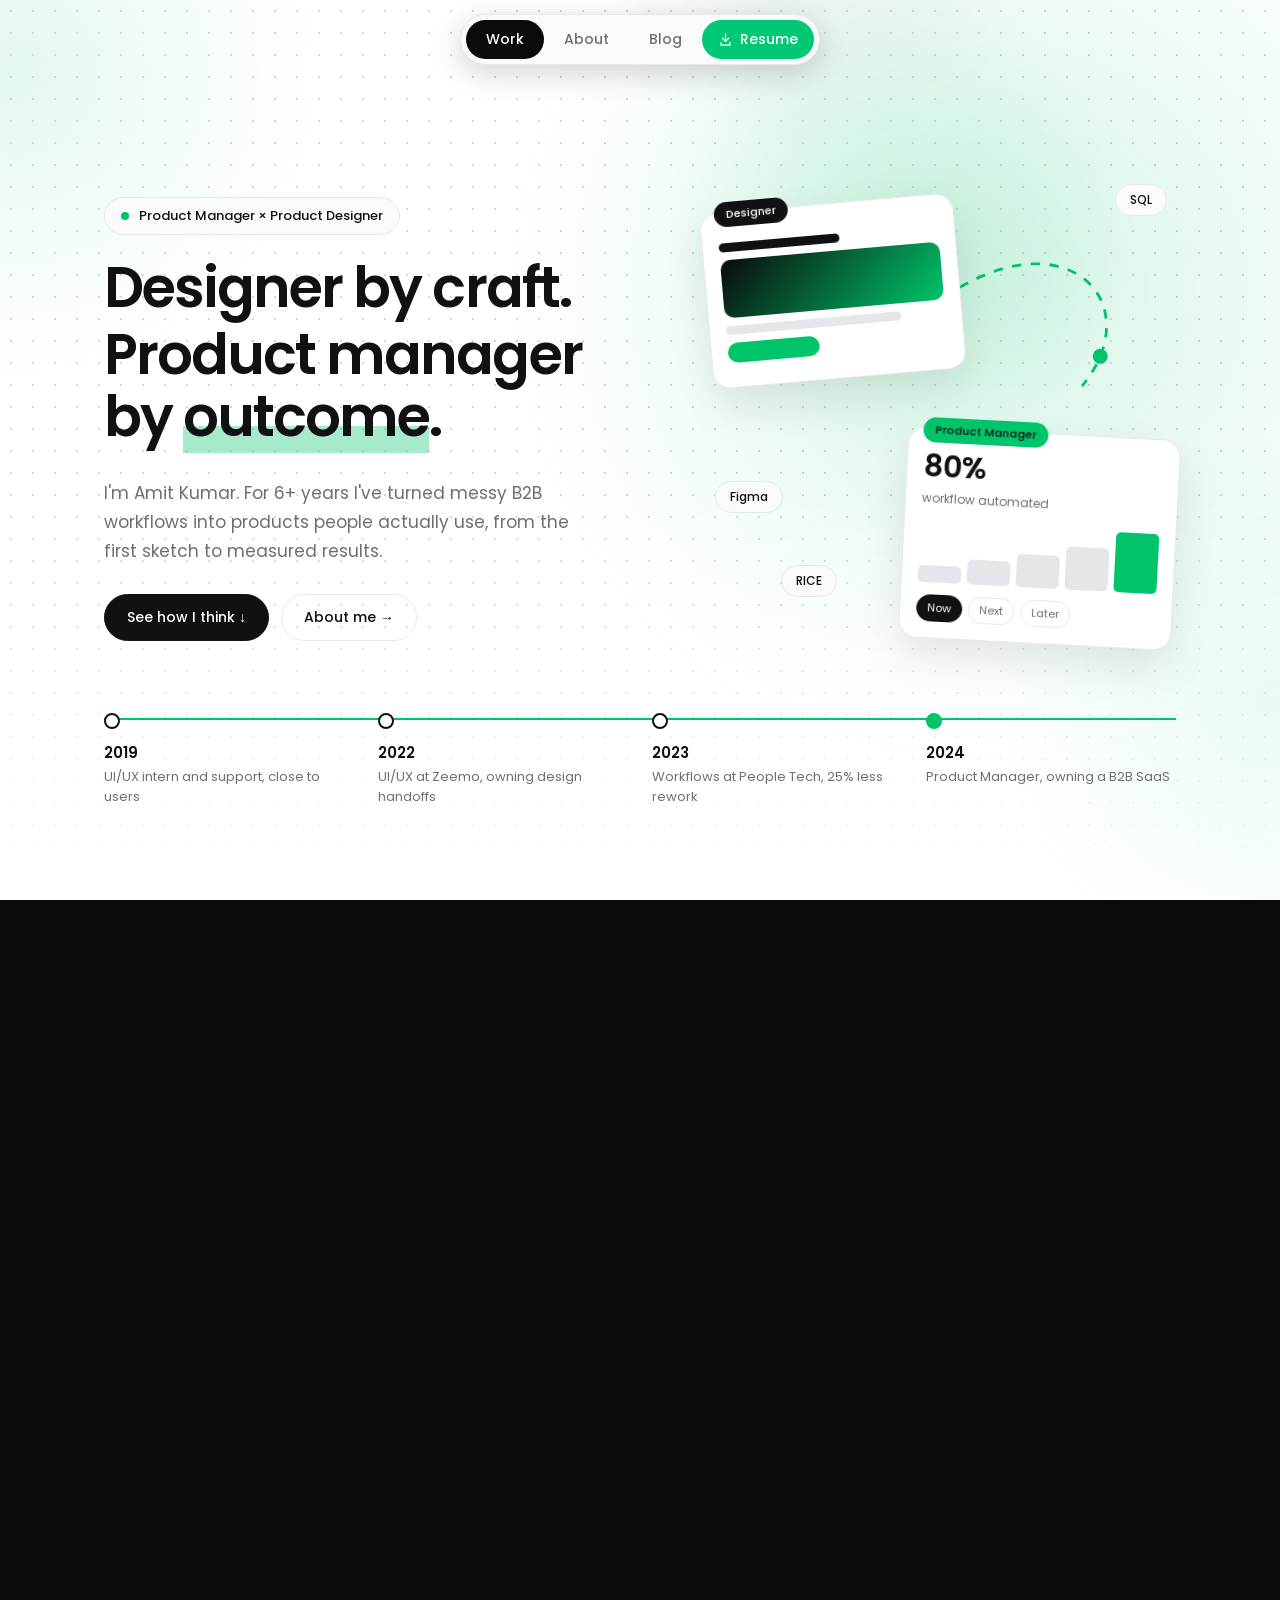
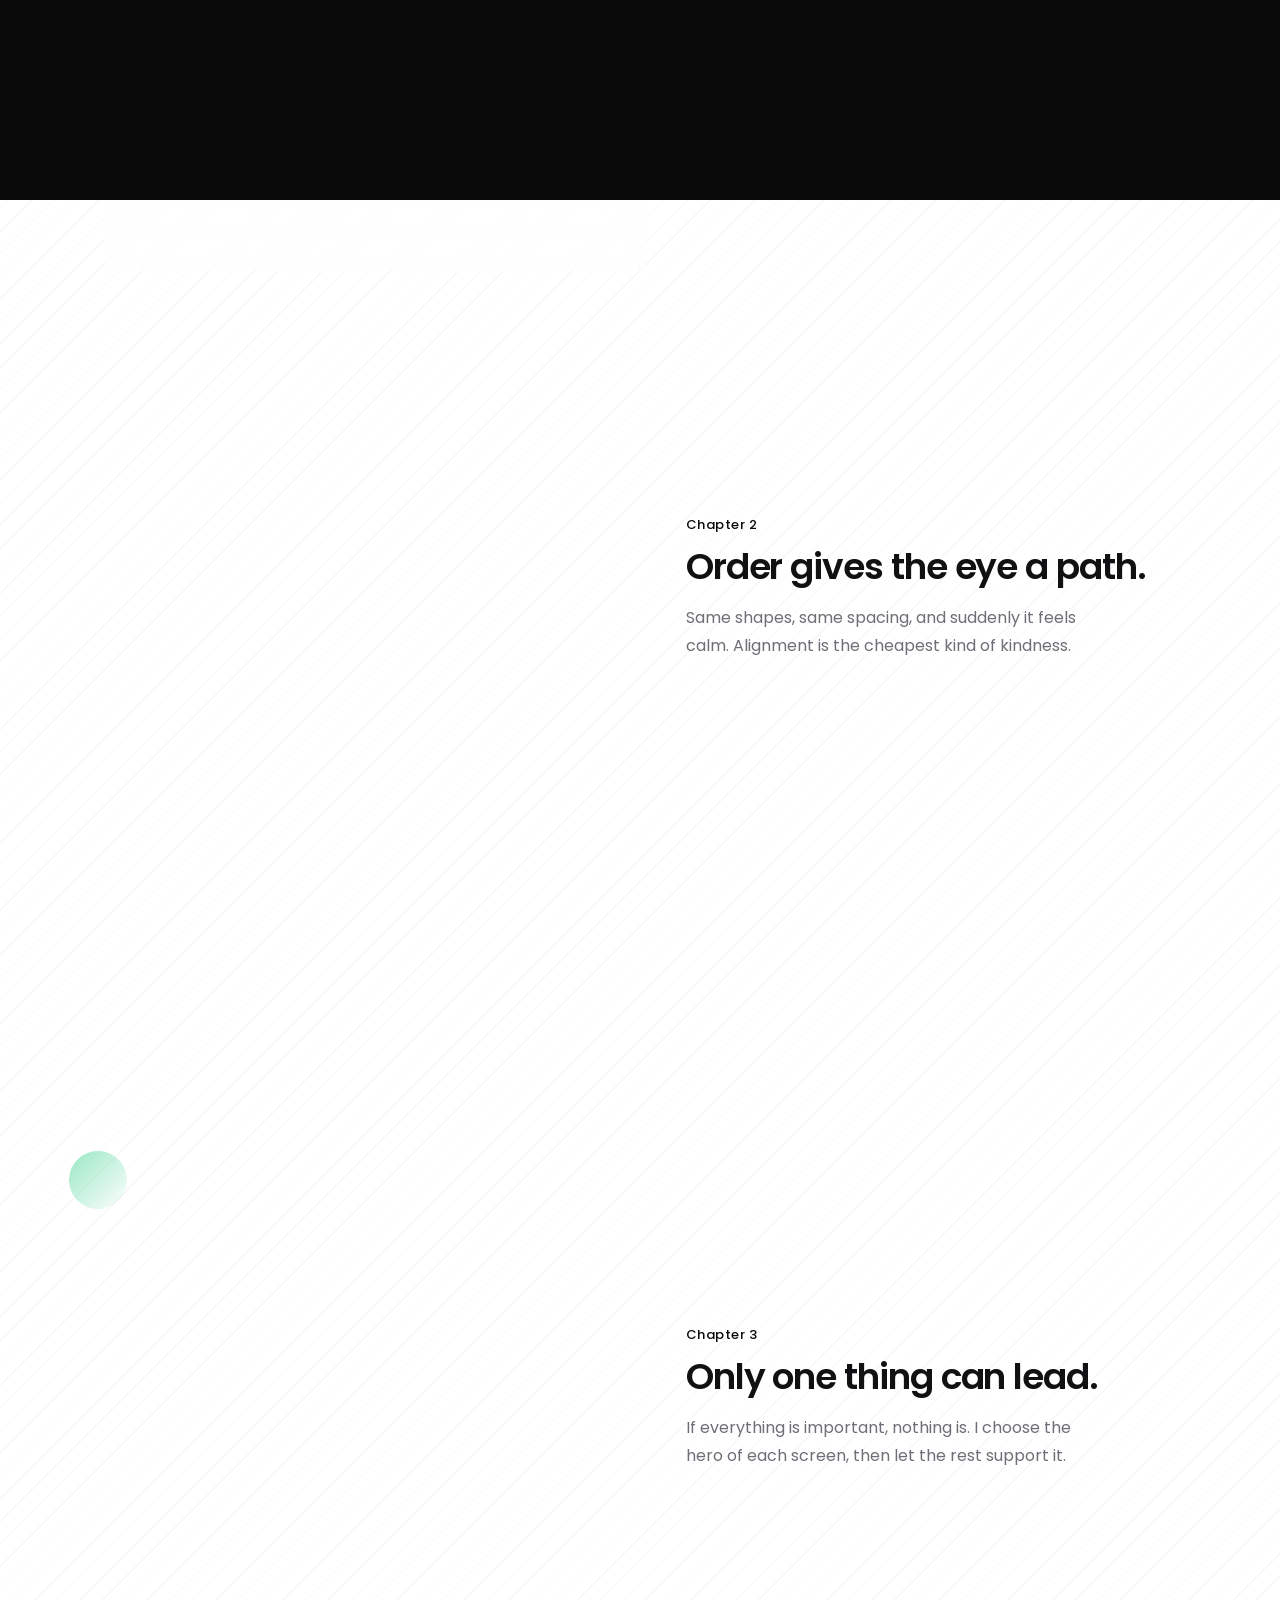
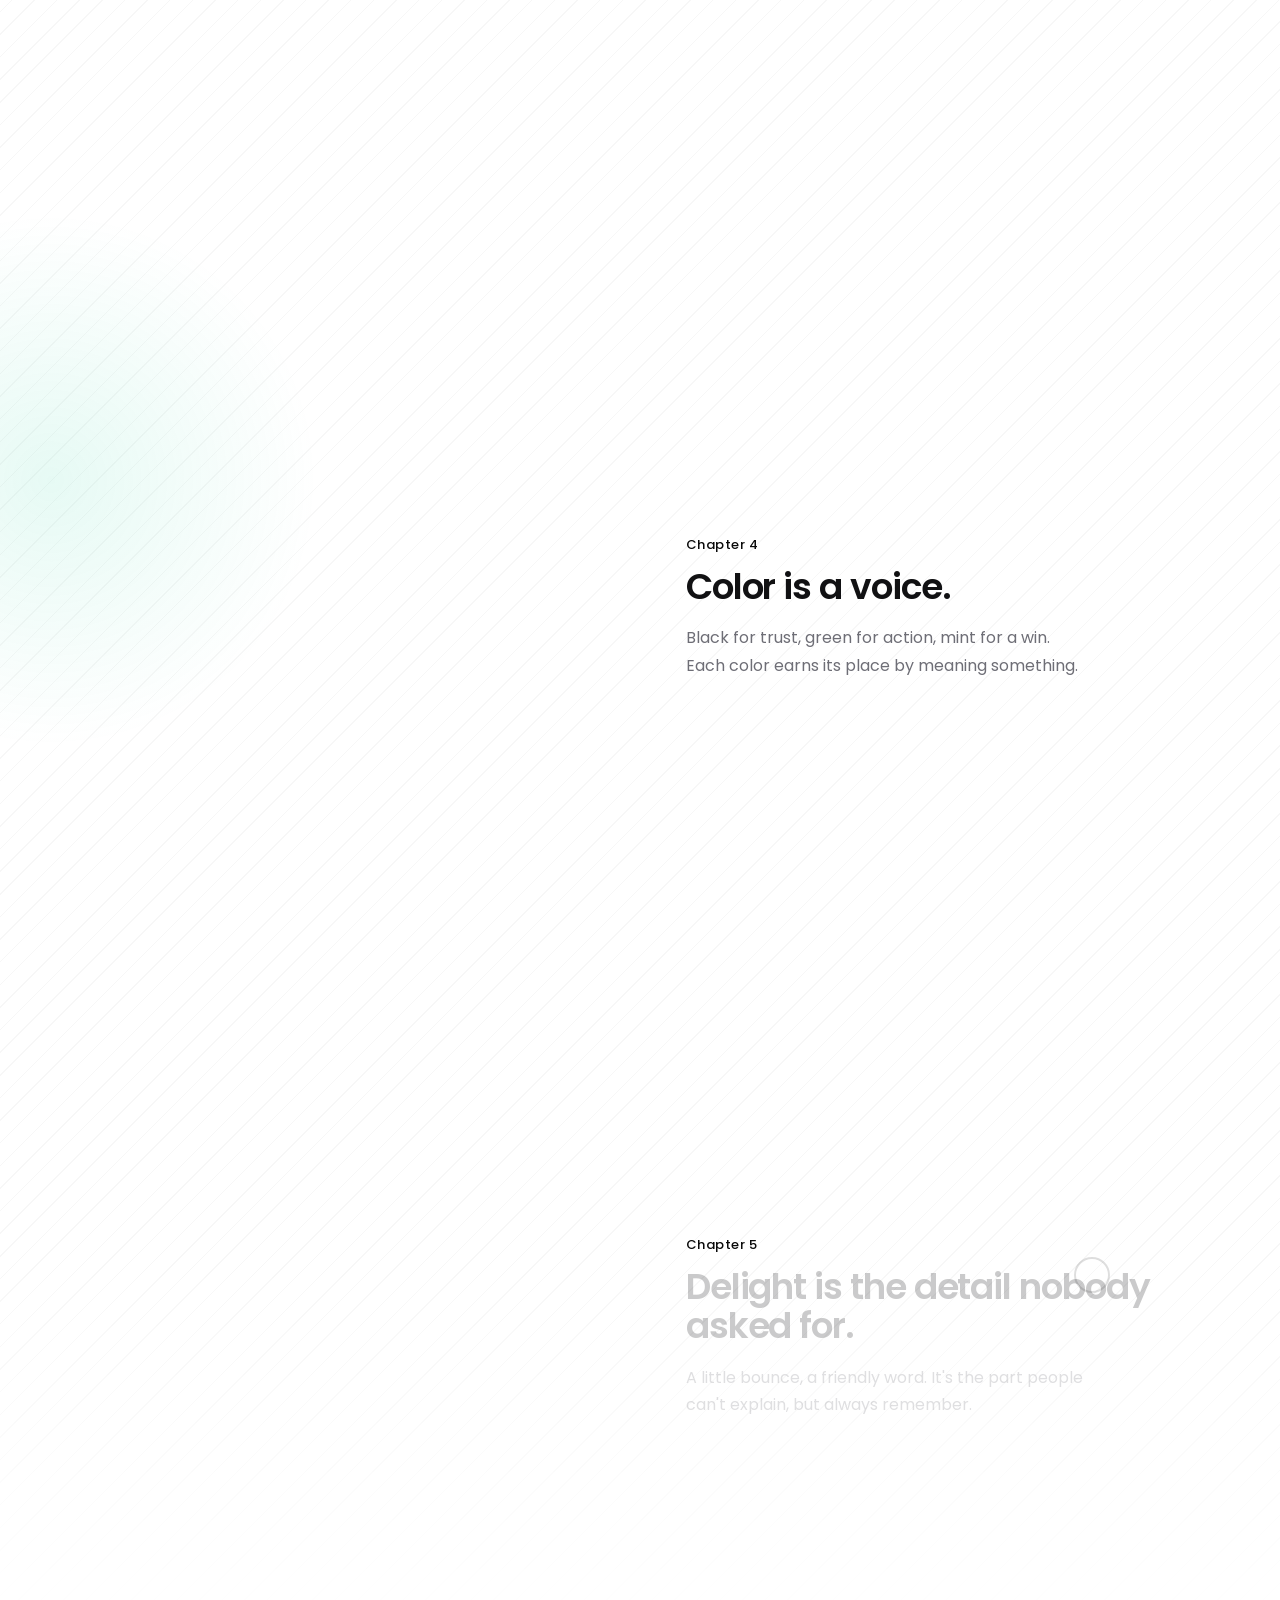
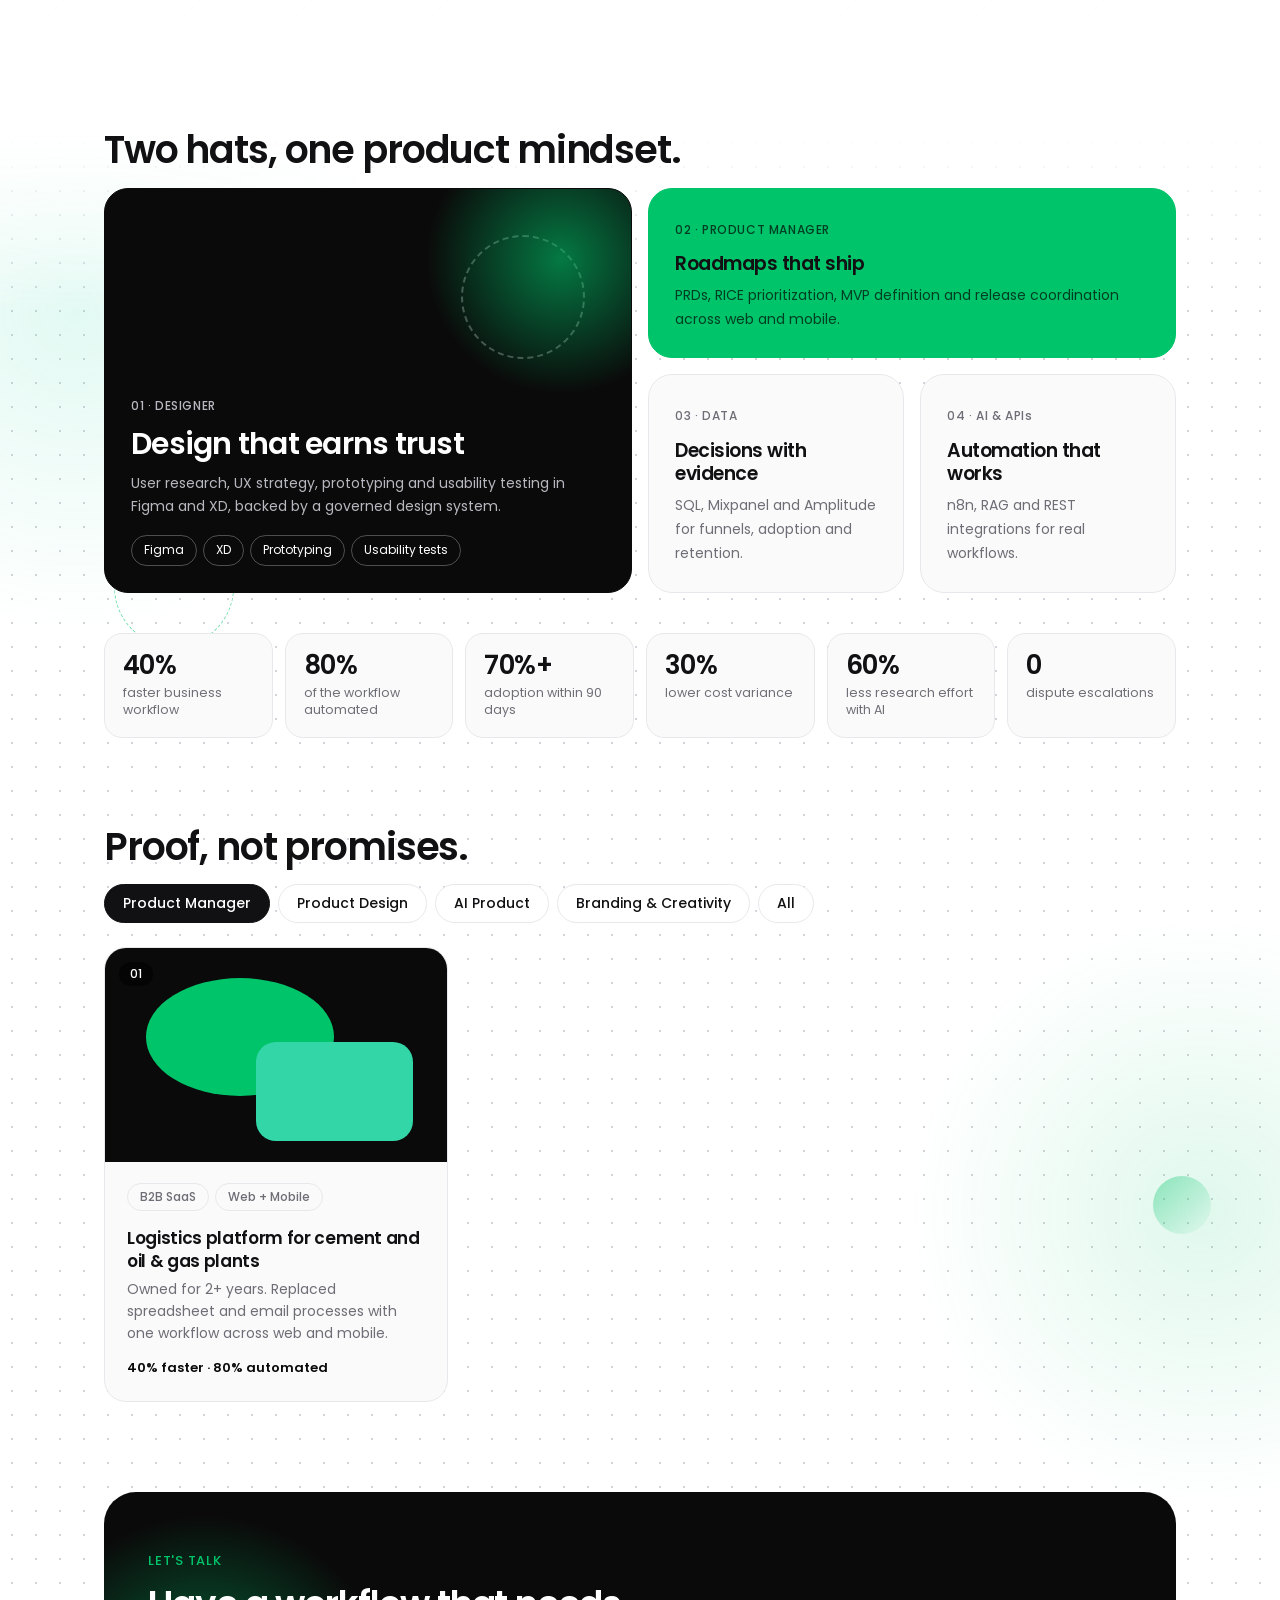
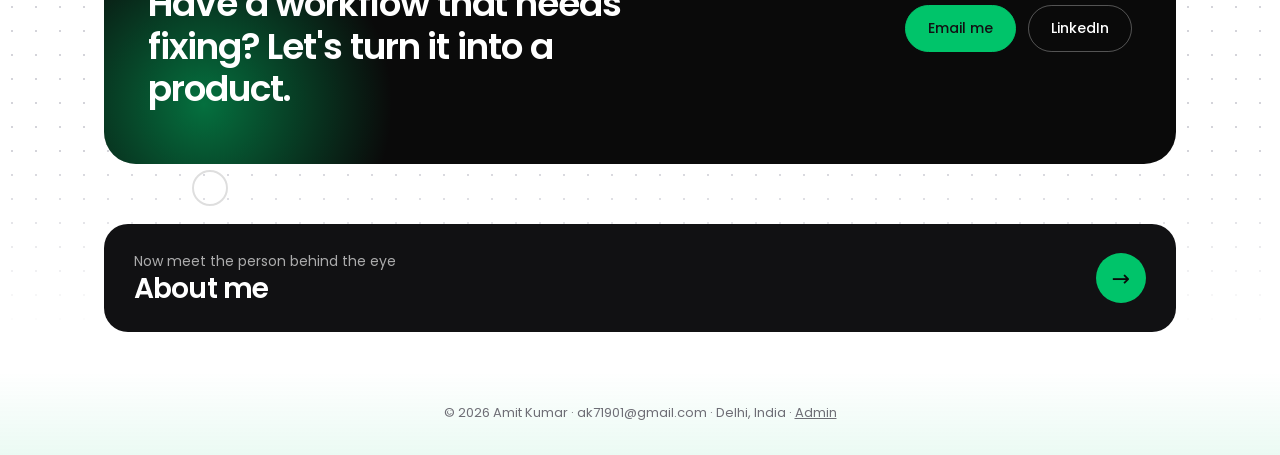
==== commit d58095fe: "Add resume download link to navigation Added a resume download link with an SVG icon to the navigati" ====
--- a/index.html
+++ b/index.html
@@ -13,7 +13,12 @@
 </head>
 <body data-page="work">
 <div id="dot"></div>
-<nav aria-label="Pages"><span id="pill"></span><a href="index.html" aria-current="page">Work</a><a href="about.html">About</a><a href="blog.html">Blog</a></nav>
+<nav aria-label="Pages"><span id="pill"></span><a href="index.html" aria-current="page">Work</a><a href="about.html">About</a><a href="blog.html">Blog</a>
+<a href="uploads/Amit_Kumar_Product_Manager.pdf" target=_blank class="resume-download">
+  <svg width="15" height="15" viewBox="0 0 24 24" fill="none" stroke="currentColor" stroke-width="2" stroke-linecap="round" stroke-linejoin="round">
+    <path d="M12 3v12"/><path d="m7 10 5 5 5-5"/><path d="M5 17v4h14v-4"/>
+  </svg> Resume
+</a></nav>
 <div id="wipe" class="cover"></div>
 <main>
 <section id="work">
--- a/css/style.css
+++ b/css/style.css
@@ -265,3 +265,6 @@
 
 .art.vid img{width:100%;height:100%;object-fit:cover;display:block}
 img.pvid{object-fit:cover}
+.resume-download {display: inline-flex;align-items: center;justify-content: center;gap: 7px;padding: 9px 16px;background: #00c875;color: #ffffff;border-radius: 30px;font-size: 14px;font-weight: 500;text-decoration: none;transition: all 0.25s ease;cursor: pointer;}
+.resume-download:hover {background: #00ad66;transform: translateY(-2px);box-shadow: 0 4px 14px rgba(0, 200, 117, 0.25);}
+
